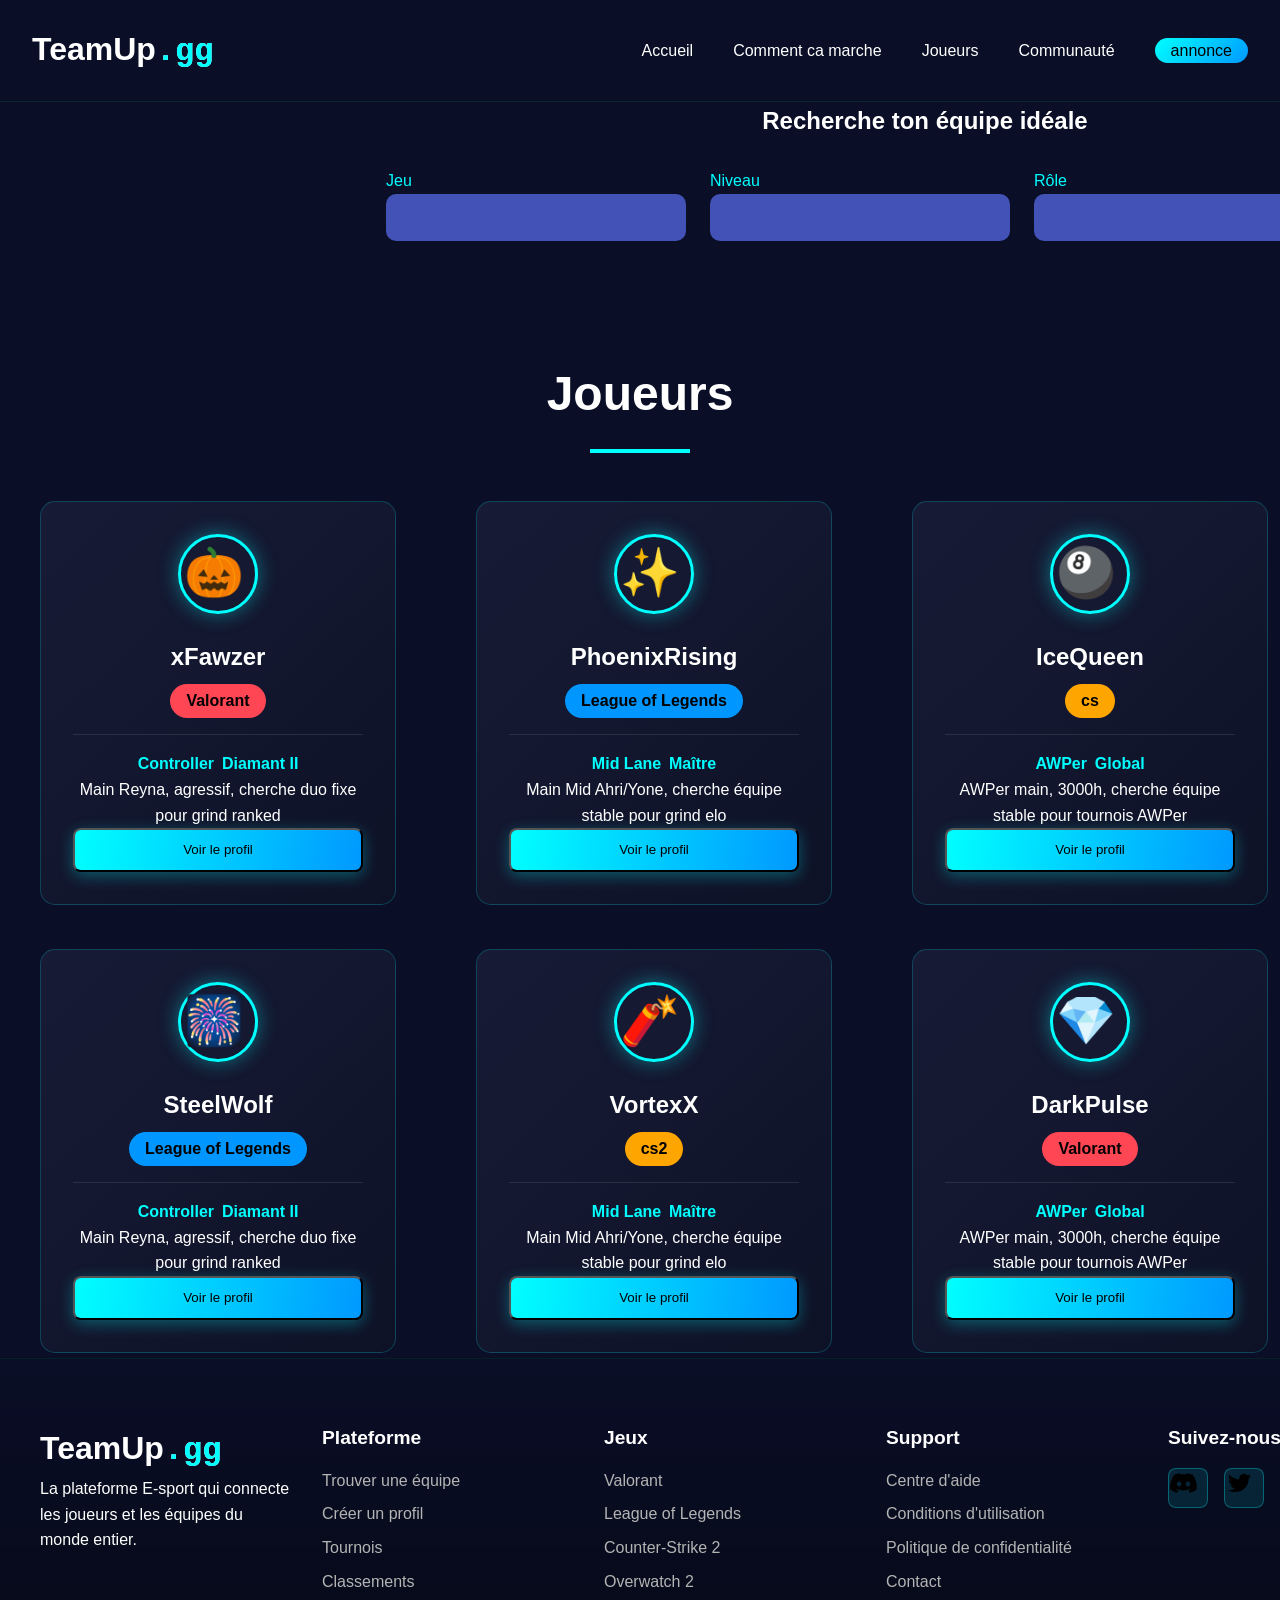
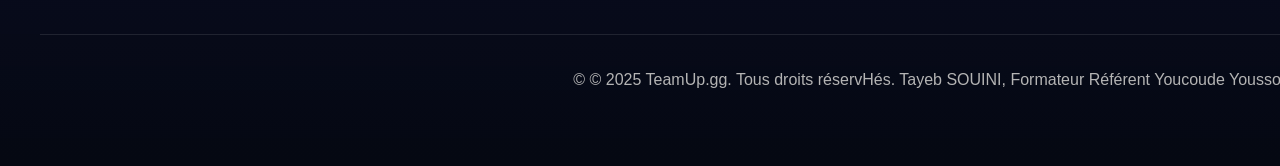
==== Joueurs.html @ c7fde17f "mv tous les fichiers a repo git" ====
<!DOCTYPE html>
<html lang="fr">

<head>
    <meta charset="UTF-8">
    <meta name="viewport" content="width=device-width, initial-scale=1.0">
    <meta name="description"
        content="E-Arena - Plateforme E-Sport pour tournois, équipes et actualités gaming compétitif">
    <meta name="keywords" content="esport, gaming, tournois, compétition, équipes">
    <link rel="stylesheet" href="style.css">
    <meta name="author" content="E-Arena">
    <title>E-Arena | Plateforme E-Sport - Tournois & Compétitions</title>0


</head>

<body>
    <!-- Header -->
    <header>
        <nav>
            <div class="logo">TeamUp<samp class="logo1">.gg</samp></div>
            <ul class="nav-links">
                <li><a href="index.html">Accueil</a></li>
                <li><a href="Comment.html">Comment ca marche</a></li>
                <li><a href="Joueurs.html">Joueurs</a></li>
                <li><a href="Communauté.html">Communauté</a></li>
                                <a href="annonce.html" class="Connexion" id="lol">annonce</a>

            </ul>
        </nav>
    </header>
   <!-- recherche -->
    <br><br>
    <br><br>
      <section class="Recherche">
        <div class="re-box">
            <H1>Recherche ton équipe idéale</H1>

            <div class="form-Recherche">

                <div>
                    <label for="name" style="color: #00FFFF;">Jeu</label><br>
                    <input id="name" name="name" type="text" />
                </div>
                <div>
                    <label for="name" style="color: #00FFFF;">Niveau</label><br>
                    <input id="name" name="niveau" type="text" />
                </div>
                <div>
                    <label for="name" style="color: #00FFFF;">Rôle</label><br>

                    <input id="name" name="role" type="text" />
                </div>

                <div><button href="Tournois.html" class="button-Rechercher">Rechercher</button></div>

            </div>
        </div>
    </section>
        <br><br>
        <br><br>
        <br><br>
         <!-- Joueurs -->
   <section id="equipes">
        <h2 class="section-title">Joueurs</h2>
        <div class="teams-grid">
            <!-- 1 -->
            <article class="team-card">
                <div class="team-logo">🎃</div>
                <h3 class="team-name">xFawzer</h3>
                <div><button href="Tournois.html" class="profil-Valorant">Valorant</button></div>
                <div class="team-stats">
                    <div class="stat">
                        <h4 style="color: #00FFFF;" >Controller<samp> </samp> Diamant II</h4>
                        <p class="">Main Reyna, agressif, cherche duo fixe pour grind ranked</p>
                        <span class="stat-label"> </span>
                        <div><button href="index.html" class="button-profil">Voir le profil</button></div>
                    </div>
                </div>
            </article>
            <!-- 2 -->
            <article class="team-card">
                <div class="team-logo">✨</div>
                <h3 class="team-name">PhoenixRising</h3>
                <div><button href="Tournois.html" class="profil-lol">League of Legends</button></div>
                <div class="team-stats">
                    <div class="stat">
                        <h4 style="color: #00FFFF;" >Mid Lane<samp> </samp> Maître</h4>
                        <p class="">Main Mid Ahri/Yone, cherche équipe stable pour grind elo</p>
                        <span class="stat-label"> </span>
                        <div><button href="Tournois.html" class="button-profil">Voir le profil</button></div>
                    </div>
                </div>
            </article>
            <!-- 3 -->
            <article class="team-card">
                <div class="team-logo">🎱</div>
                <h3 class="team-name">IceQueen</h3>
                <div><button href="Tournois.html" class="profil-cs2">cs</button></div>
                <div class="team-stats">
                    <div class="stat">
                        <h4 style="color: #00FFFF;" >AWPer<samp> </samp> Global</h4>
                        <p class="">AWPer main, 3000h, cherche équipe stable pour tournois AWPer</p>
                        <span class="stat-label"> </span>
                        <div><button href="Tournois.html" class="button-profil">Voir le profil</button></div>
                    </div>
                </div>
            </article>
            <!-- 4 -->
            <article class="team-card">
                <div class="team-logo">👑</div>
                <h3 class="team-name">NeonBlade</h3>
                <div><button href="Tournois.html" class="profil-Valorant">Valorant</button></div>
                <div class="team-stats">
                    <div class="stat">
                        <h4 style="color: #00FFFF;" >Controller<samp> </samp> Platine III</h4>
                        <p class="">Main Sage/Killjoy, bon teamplay, dispo soir pour scrims</p>
                        <span class="stat-label"> </span>
                        <div><button href="Tournois.html" class="button-profil">Voir le profil</button></div>
                    </div>
                </div>
            </article>
        </div>
    </section>
             <!-- Joueurs -->
   <section id="equipes">
        <h2 class=""><br></h2>
        <div class="teams-grid">
            <!-- 1 -->
            <article class="team-card">
                <div class="team-logo">🎆</div>
                <h3 class="team-name">SteelWolf</h3>
                <div><button href="Tournois.html" class="profil-lol">League of Legends</button></div>
                <div class="team-stats">
                    <div class="stat">
                        <h4 style="color: #00FFFF;" >Controller<samp> </samp> Diamant II</h4>
                        <p class="">Main Reyna, agressif, cherche duo fixe pour grind ranked</p>
                        <span class="stat-label"> </span>
                        <div><button href="Tournois.html" class="button-profil">Voir le profil</button></div>
                    </div>
                </div>
            </article>
            <!-- 2 -->
            <article class="team-card">
                <div class="team-logo">🧨</div>
                <h3 class="team-name">VortexX</h3>
                <div><button href="Tournois.html" class="profil-cs2">cs2</button></div>
                <div class="team-stats">
                    <div class="stat">
                        <h4 style="color: #00FFFF;" >Mid Lane<samp> </samp> Maître</h4>
                        <p class="">Main Mid Ahri/Yone, cherche équipe stable pour grind elo</p>
                        <span class="stat-label"> </span>
                        <div><button href="Tournois.html" class="button-profil">Voir le profil</button></div>
                    </div>
                </div>
            </article>
            <!-- 3 -->
            <article class="team-card">
                <div class="team-logo">💎</div>
                <h3 class="team-name">DarkPulse</h3>
                <div><button href="Tournois.html" class="profil-Valorant">Valorant</button></div>
                <div class="team-stats">
                    <div class="stat">
                        <h4 style="color: #00FFFF;" >AWPer<samp> </samp> Global</h4>
                        <p class="">AWPer main, 3000h, cherche équipe stable pour tournois AWPer</p>
                        <span class="stat-label"> </span>
                        <div><button href="Tournois.html" class="button-profil">Voir le profil</button></div>
                    </div>
                </div>
            </article>
            <!-- 4 -->
            <article class="team-card">
                <div class="team-logo">🥉</div>
                <h3 class="team-name">FrostByte</h3>
                <div><button href="Tournois.html" class="profil-lol">League of Legends</button></div>
                <div class="team-stats">
                    <div class="stat">
                        <h4 style="color: #00FFFF;" >Controller<samp> </samp> Platine III</h4>
                        <p class="">Main Sage/Killjoy, bon teamplay, dispo soir pour scrims</p>
                        <span class="stat-label"> </span>
                        <div><button href="Tournois.html" class="button-profil">Voir le profil</button></div>
                    </div>
                </div>
            </article>
        </div>
    </section>
    
            
    <footer id="contact">
        <div class="footer-content">
            <div class="footer-section">
                    <div class="logo">TeamUp<samp class="logo1">.gg</samp></div>
                <p>La plateforme E-sport qui connecte les joueurs et les équipes du monde entier.</p>
            </div>

            <div class="footer-section">
                <h4>Plateforme</h4>
                <ul>
                    <li><a href="Joueurs.html">Trouver une équipe</a></li>
                    <li><a href="#">Créer un profil</a></li>
                    <li><a href="#">Tournois</a></li>
                    <li><a href="Joueurs.html">Classements</a></li>
                </ul>
            </div>

            <div class="footer-section">
                <h4>Jeux</h4>
                <ul>
                    <li><a href="#">Valorant</a></li>
                    <li><a href="#">League of Legends</a></li>
                    <li><a href="#">Counter-Strike 2</a></li>
                    <li><a href="#">Overwatch 2</a></li>
                </ul>
            </div>
            <div class="footer-section">
                <h4>Support</h4>
                <ul>
                    <li><a href="#">Centre d'aide</a></li>
                    <li><a href="#">Conditions d'utilisation</a></li>
                    <li><a href="#">Politique de confidentialité</a></li>
                    <li><a href="#">Contact</a></li>
                </ul>
            </div>

            <div class="footer-section">
                <h4>Suivez-nous</h4>
                <div class="social-links">
                    <a href="#" class="social-link" aria-label="Facebook"><img src="img/discord.svg"  style="width: 75%; height: auto; "></a>
                    <a href="#" class="social-link" aria-label="Twitter"><img src="img/twitter.svg"  style="width: 75%; height: auto; "></a>
                    <a href="#" class="social-link" aria-label="Instagram"><img src="img/twitch.svg"  style="width: 75%; height: auto; "></a>
                    <a href="#" class="social-link" aria-label="Discord"><img src="img/youtube.svg"  style="width: 75%; height: auto; "></a>
                </div>
            </div>
        </div>

        <div class="footer-bottom">
            <p class="footer-p">&copy; © 2025 TeamUp.gg. Tous droits réservHés. Tayeb SOUINI, Formateur Référent Youcoude Youssoufia</p>
        </div>
    </footer>
</body>

</html>
---- style.css ----
* {
  margin: 0;
  padding: 0;
  box-sizing: border-box;
}

:root {
  --primary-color: #00FFFF;
  --secondary-color: #ff0080;
  --dark-bg: #0a0e27;
  --card-bg: #151932;
  --text-primary: #ffffff;
  --text-secondary: #b4b4b4;
  --gradient-1: linear-gradient(135deg, #667eea 0%, #764ba2 100%);
  --gradient-2: linear-gradient(135deg, #f093fb 0%, #f5576c 100%);
  --transition: all 0.3s cubic-bezier(0.4, 0, 0.2, 1);
}

body {
  font-family: "Segoe UI", Tahoma, Geneva, Verdana, sans-serif;
  background-color: #0A0E27;
  color: var(--text-primary);
  line-height: 1.6;
  overflow-x: hidden;
}

/* Header et Navigation */
header {
  position: fixed;
  top: 0;
  width: 100%;
  background: #0A0E27;
  backdrop-filter: blur(10px);
  z-index: 1000;
  border-bottom: 1px solid rgba(0, 255, 136, 0.1);
}

nav {
  max-width: 1400px;
  margin: 0 auto;
  padding: 1.5rem 2rem;
  display: flex;
  justify-content: space-between;
  align-items: center;
}

.logo {
  font-size: 2rem;
  font-weight: bold;
  background: #ffffff;
  -webkit-background-clip: text;
  -webkit-text-fill-color: transparent;
  background-clip: text;
}
.logo1{
  
 font-size: 2rem;
  font-weight: bold;
  background: #00FFFF;
  -webkit-background-clip: text;
  -webkit-text-fill-color: transparent;
  background-clip: text;
}
.Connexion{
  display: inline-block;
  padding: 0rem 1rem;
  background: linear-gradient(135deg, #00FFFF 0%, #0099FF 100%);
  color: #000;
  text-decoration: none;
  border-radius: 25px;
  font-weight: bold;
  font-size: 1rem;
  transition: var(--transition);
  animation: fadeInUp 1s ease-out 0.4s both;
  border: none;
  cursor: pointer;
  
  

}

.nav-links {
  display: flex;
  list-style: none;
  gap: 2.5rem;
}

.nav-links a {
  color: var(--text-primary);
  text-decoration: none;
  font-weight: 500;
  transition: var(--transition);
  position: relative;
}

.nav-links a::after {
  content: "";
  position: absolute;
  bottom: -5px;
  left: 0;
  width: 0;
  height: 2px;
  background: var(--primary-color);
  transition: var(--transition);
}

.nav-links a:hover::after {
  width: 100%;
}

.nav-links a:hover {
  color: var(--primary-color);
}

/* Section Hero */
.hero {
  padding: 10px;
  margin-top: 0rem; 
  margin-bottom: 0rem;
  min-height: 50rem;
  margin-bottom: 2rem;
  display:flex ;
  align-items: center;
  justify-content: center;
  position: relative;
  overflow: hidden;
  background: linear-gradient(-90deg, #3E1056 0%, #151F3F 100%);
}

@keyframes pulse {
  0%,
  100% {
    transform: scale(1);
    opacity: 0.5;
  }
  50% {
    transform: scale(1.1);
    opacity: 0.8;
  }
}

.hero-content {
  max-width: 800px;
  
  padding: 2rem;
  text-align: center;
  z-index: 1;
}

.hero h1 {
  font-size: 4rem;
  margin-bottom: 1.5rem;
  background: linear-gradient(135deg, #FFFFFF 0%, #00FFFF 100%);
  -webkit-background-clip: text;
  -webkit-text-fill-color: transparent;
  background-clip: text;
  animation: fadeInUp 1s ease-out;
}
.button-Connexion{
  display: inline-block;
  padding: 1.5rem 2rem;
  background: linear-gradient(135deg, #00FFFF 0%, #0099FF 100%);
  color: #000000;
  text-decoration: none;
  border-radius: 25px;
  font-weight: bold;
  font-size: 1rem;
  transition: var(--transition);
  animation: fadeInUp 1s ease-out 0.4s both;
  border: none;
  cursor: pointer;
}
.button-Connexion1{
  display: inline-block;
  padding: 1.5rem 2rem;
  color: #00FFFF;
  border-radius:25px;
  background-color: transparent;
  font-weight: bold;
  font-size: 1rem;
  transition: var(--transition);
  animation: fadeInUp 1s ease-out 0.4s both;
  border: 1rem;
  cursor: pointer;
  text-decoration: none;
  border: 2px solid #00CCCC;
}
.button-Rechercher{
  /* Button */

/* Auto layout */
display: flex;
flex-direction: column;
justify-content: center;
align-items: center;
padding: 14px 81.73px 15px 81.72px;

width: 252.45px;
height: 48px;

background: linear-gradient(100.36deg, #00FFFF 0%, #0099FF 100%);
box-shadow: 0px 4px 15px rgba(0, 255, 255, 0.3);
border-radius: 8px;

/* Inside auto layout */
flex: none;
order: 3;
flex-grow: 0;

}
.button-profil{
padding: 12px 24px 13px;
width: 290px;
height: 44px;
left: 25px;
right: 25px;
top: 317.89px;
background: linear-gradient(97.59deg, #00FFFF 0%, #0099FF 100%);
box-shadow: 0px 4px 15px rgba(0, 255, 255, 0.3);
border-radius: 8px;
}

.section-accueil {
  display: inline-block;
  padding: 5rem 35rem;
  background: var(--gradient-1);
  color: white;
  text-decoration: none;
  border-radius: 10px;
  font-weight: bold;
  font-size: 1.5rem;
  padding: 5rem;
  
}
.Recherche{
  width: 1850px;
  height: 100px;
  display: flex;
  justify-content: space-around;
  align-items: center;
  flex-direction: column;
}
.form-Recherche{
  /* Form */

/* Auto layout */
display: flex;
flex-direction: row;
align-items: flex-end;
padding: 0px;
gap: 24px;

width: 1078px;
height: 80.05px;


/* Inside auto layout */
flex: none;
order: 1;
align-self: stretch;
flex-grow: 0;

}
.re-box{
  
  display: flex;
  justify-content: space-between;
  gap: 20px ;
  align-items: center;
  flex-direction: column;

}
.re-box h1{
  padding: 0 10px;
}
#name, #Email,#prenom{
  width: 300px;
  padding: 1rem;
  border-radius: 10px;
  border: 1px solid var(--outline);
  background: #4352b6;
  color: var(--text);
}

@keyframes fadeInUp {
  from {
    opacity: 0;
    transform: translateY(30px);
  }
  to {
    opacity: 1;
    transform: translateY(0);
  }
}

.hero p {
  font-size: 1.5rem;
  color: var(--text-secondary);
  margin-bottom: 2.5rem;
  animation: fadeInUp 1s ease-out 0.2s both;
}

.cta-button {
  display: inline-block;
  padding: 1rem 3rem;
  background: var(--gradient-1);
  color: white;
  text-decoration: none;
  border-radius: 50px;
  font-weight: bold;
  font-size: 1.1rem;
  transition: var(--transition);
  animation: fadeInUp 1s ease-out 0.4s both;
  border: none;
  cursor: pointer;
}

.cta-button:hover {
  transform: translateY(-3px);
  box-shadow: 0 10px 30px rgba(102, 126, 234, 0.4);
}

/* Section Container */
section {
  

}

.section-title {
  font-size: 3rem;
  text-align: center;
  margin-bottom: 3rem;
  position: relative;
}

.section-title::after {
  content: "";
  display: block;
  width: 100px;
  height: 4px;
  background: var(--primary-color);
  margin: 1rem auto 0;
}

/* Grille de Tournois */
.tournaments-grid {
  display: grid;
  grid-template-columns: repeat(auto-fit, minmax(350px, 1fr));
  gap: 2rem;
}

.tournament-card {
  background: var(--card-bg);
  border-radius: 15px;
  overflow: hidden;
  transition: var(--transition);
  border: 1px solid rgba(0, 255, 136, 0.1);
}

.tournament-card:hover {
  transform: translateY(-10px);
  box-shadow: 0 15px 40px rgba(0, 255, 136, 0.2);
  border-color: var(--primary-color);
}

.tournament-image {
  width: 100%;
  height: 200px;
  background: var(--gradient-1);
  display: flex;
  align-items: center;
  justify-content: center;
  font-size: 3rem;
  color: white;
}

.tournament-content {
  padding: 1.5rem;
}

.tournament-card h3 {
  font-size: 1.5rem;
  margin-bottom: 0.5rem;
  color: var(--primary-color);
}

.tournament-meta {
  display: flex;
  gap: 1rem;
  margin: 1rem 0;
  flex-wrap: wrap;
}

.meta-item {
  display: flex;
  align-items: center;
  gap: 0.5rem;
  color: var(--text-secondary);
  font-size: 0.9rem;
}

.tournament-card p {
  color: var(--text-secondary);
  margin-bottom: 1rem;
}

.prize-pool {
  background: var(--gradient-2);
  padding: 0.5rem 1rem;
  border-radius: 25px;
  display: inline-block;
  font-weight: bold;
  margin-top: 1rem;
}

/* Équipes */
.teams-grid {
  display: grid;
  grid-template-columns: repeat(auto-fit, );
  gap: 5rem;
  display: flex;
  margin-right: 40px;
  margin-left: 40px;
  padding-bottom: 5px;
}

.team-card {
  background: linear-gradient(136.5deg, rgba(26, 31, 58, 0.8) 0%, rgba(15, 20, 40, 0.8) 100%);
  padding: 2rem;
  border-radius: 15px;
  text-align: center;
  transition: var(--transition);
  border: 1px solid rgba(0, 255, 255, 0.2);
}

.team-card:hover {
  transform: scale(1.05);
  border-color: var(--secondary-color);
}

.team-logo {
  width: 120x;
  height: 120px;
 background: linear-gradient(0deg, #2E2458 0%, #2E2458 0%);
  border-radius: 50%;
  margin: 0 auto 1.5rem;
  display: flex;
  align-items: center;
  justify-content: center;
  font-size: 3rem;
  font-weight: bold;
  /* Overlay+Border+Shadow */

box-sizing: border-box;

/* Auto layout */
display: flex;
flex-direction: column;
justify-content: center;
align-items: flex-start;
padding: 3px;

width: 80px;
height: 80px;

background: rgba(255, 255, 255, 0.002);
border: 3px solid #00FFFF;
box-shadow: 0px 0px 20px rgba(0, 255, 255, 0.4);
border-radius: 40px;

/* Inside auto layout */
flex: none;
order: 0;
flex-grow: 0;
z-index: 0;

}
.team-logo-1 {
  width: 120x;
  height: 120px;
 background: linear-gradient(0deg, #2E2458 0%, #2E2458 0%);
  border-radius: 50%;
  margin: 0 auto 1.5rem;
  display: flex;
  align-items: center;
  justify-content: center;
  font-size: 3rem;
  font-weight: bold;
  /* Overlay+Border+Shadow */

box-sizing: border-box;

/* Auto layout */
display: flex;
flex-direction: column;
justify-content: center;

padding: 5px;

width: 80px;
height: 80px;



/* Inside auto layout */
flex: none;
order: 0;
flex-grow: 0;
z-index: 0;

}

.team-name {
  font-size: 1.5rem;
  margin-bottom: 0.5rem;
  
}

.team-rank {
  color: #8D8D8D;
  font-weight: bold;
  margin-bottom: 1rem;
}

.team-stats {
  display: flex;
  justify-content: space-around;
  margin-top: 1rem;
  padding-top: 1rem;
  border-top: 1px solid rgba(255, 255, 255, 0.1);
}

.stat {
  text-align: center;
}

.stat-value {
  display: block;
  font-size: 1.5rem;
  font-weight: bold;
  color: var(--primary-color);
}

.stat-label {
  font-size: 0.8rem;
  color: var(--text-secondary);
}

/* Actualités */
.news-grid {
  display: grid;
  grid-template-columns: repeat(auto-fit, minmax(300px, 1fr));
  gap: 2rem;
}

.news-card {
  background: var(--card-bg);
  border-radius: 15px;
  overflow: hidden;
  transition: var(--transition);
  border: 1px solid rgba(0, 255, 136, 0.1);
}

.news-card:hover {
  transform: translateY(-5px);
  box-shadow: 0 10px 30px rgba(255, 0, 128, 0.2);
}

.news-image {
  width: 100%;
  height: 180px;
background: linear-gradient(123.83deg, rgba(26, 31, 58, 0.6) 0%, rgba(15, 20, 40, 0.6) 100%);  display: flex;
  align-items: center;
  justify-content: center;
  font-size: 2.5rem;
  
}

.news-content {
  padding: 1.5rem;
}

.news-date {
  color: var(--primary-color);
  font-size: 0.9rem;
  margin-bottom: 0.5rem;
}

.news-card h3 {
  font-size: 1rem;
  margin-bottom: 0.5rem;
  /* Container */

/* Auto layout */
display: flex;
flex-direction: column;
align-items: center;
padding: 0px;
width: 340px;
height: 29px;
color: #B0B0B0;
}
.news-card h1 {
font-size: 90.0px;
background: linear-gradient(111.01deg, #00FFFF 0%, #FF00FF 100%);
-webkit-background-clip: text;
-webkit-text-fill-color: transparent;
background-clip: text;

}

.news-card p {
  color: var(--text-secondary);
  margin-bottom: 1rem;
}
.news-card{
  /* Background+Border */

box-sizing: border-box;

/* Auto layout */
display: flex;
flex-direction: column;
align-items: flex-start;
padding: 32px 33px 33.01px;
gap: 7.99px;

width: 450px;
height: 60%;

background: linear-gradient(123.83deg, rgba(26, 31, 58, 0.6) 0%, rgba(15, 20, 40, 0.6) 100%);
border: 1px solid rgba(0, 255, 255, 0.2);
border-radius: 16px;
}


.read-more {
  color: var(--secondary-color);
  text-decoration: none;
  font-weight: bold;
  display: inline-flex;
  align-items: center;
  gap: 0.5rem;
  transition: var(--transition);
}

.read-more:hover {
  gap: 1rem;
}

/* Footer */
footer {
 /* Footer */

box-sizing: border-box;

/* Auto layout */
display: flex;
flex-direction: column;
align-items: flex-start;
padding: 64px 40px 32px;


height: 408.4px;


background: linear-gradient(180deg, rgba(10, 14, 39, 0.8) 0%, #050812 100%);
border-top: 1px solid rgba(0, 255, 255, 0.1);

}

.footer-content {
  max-width: 1400px;
  margin: 0 auto;
  display: grid;
  grid-template-columns: repeat(auto-fit, minmax(250px, 1fr));
  gap: 2rem;
}

.footer-section h4 {
display: flex;
flex-direction: column;
align-items: flex-start;
padding: 0px;
width: 254px;
height: 29px;
flex: none;
order: 0;
align-self: stretch;
flex-grow: 0;
margin-bottom: 1rem;
font-size: 1.2rem;
}

.footer-section ul {
  list-style: none;
}

.footer-section a {
  color: var(--text-secondary);
  text-decoration: none;
  display: block;
  margin-bottom: 0.5rem;
  transition: var(--transition);
}

.footer-section a:hover {
  color: var(--primary-color);
  padding-left: 5px;
}

.social-links {
  display: flex;
  gap: 1rem;
  margin-top: 1rem;
}

.social-link {
  width: 40px;
  height: 40px;
  background: rgba(0, 255, 255, 0.1);
  border: 1px solid rgba(0, 255, 255, 0.3);
  border-radius: 8px;
  display: flex;
  align-items: center;
  justify-content: center;
  color: white;
  text-decoration: none;
  transition: var(--transition);
}

.social-link:hover {
  transform: scale(1.1);
}

.footer-bottom {
  text-align: center;
  margin-top: 2rem;
  padding-top: 2rem;
  border-top: 1px solid rgba(255, 255, 255, 0.1);
  color: var(--text-secondary);
}

/* Responsive */
@media (max-width: 768px) {
  .hero h1 {
    font-size: 2.5rem;
  }

  .hero p {
    font-size: 1.2rem;
  }

  .nav-links {
    gap: 1rem;
    flex-wrap: wrap;
    justify-content: center;
  }

  .section-title {
    font-size: 2rem;
  }

  
 
  .news-grid {
    grid-template-columns: 1fr;
    
    
  }
  form {
    display: grid;
    gap: 0.75rem;
  }
  label {
    font-weight: 700;
  }
  input {
    width: 100%;
    padding: 0.75rem;
    border-radius: 10px;
    border: 1px solid var(--outline);
    background: #0f1522;
    color: var(--text);
  }
  .primar {
    background: linear-gradient(135deg, var(--brand) 0%, var(--brand-2) 100%);
    color: #c91414;
    border: 0;
    font-weight: 800;
  }
}

.contact-form {
  form {
    display: grid;
    gap: 0.75rem;
    
    
  }
  label {
    font-weight: 700;
  }
  input {
    width: 100%;
    padding: 0.75rem;
    border-radius: 10px;
    border: 1px solid var(--outline);
    background: #b9c0d1;
    color: var(--text);
  }
  .primar {
    background: linear-gradient(135deg, var(--brand) 0%, var(--brand-2) 100%);
    color: #c91414;
    border: 0;
    font-weight: 800;
    
  }
  button{
    background-color: rgb(22, 197, 136);
    padding: 0.75rem;
    border-radius: 1rem;
    color: #cc0b92;
  }
}
.lol{
    display: flex;
    display: flex;
    
    
}
.input1{
    width: 100%;
    padding: 1rem;
    border-radius: 10px;
    border: 1px solid var(--outline);
    background: #e00202;
    color: var(--text);
}
.footer-p{
  
display: flex;
flex-direction: column;
align-items: center;
padding: 0px;
width: 1800px;
height: 26px;
flex: none;
order: 0;
align-self: stretch;
flex-grow: 0;

}
.Comment-2{
  /* Comment ça marche ? */

width: 428px;
height: 64px;

font-family: 'Inter';
font-style: normal;
font-weight: 700;
font-size: 39.2px;
line-height: 64px;
/* identical to box height, or 163% */
display: flex;
align-items: center;
text-align: center;

color: #FFFFFF;


/* Inside auto layout */
flex: none;
order: 0;
flex-grow: 0;


}
.Comment-1{
  /* Heading 2 */

/* Auto layout */
display: flex;
flex-direction: column;
align-items: center;
padding: 0px;
gap: 16px;

width: 1970px;
height: 84px;


/* Inside auto layout */
flex: none;
order: 0;
align-self: stretch;
flex-grow: 0;
z-index: 1;

}
.profil-Valorant{
  isplay: inline-block;
  padding: 0.5rem 1rem;
  background: linear-gradient(135deg, #FF4655 0%, #FF4655 100%);
  color: #000000;
  text-decoration: none;
  border-radius: 25px;
  font-weight: bold;
  font-size: 1rem;
  transition: var(--transition);
  animation: fadeInUp 1s ease-out 0.4s both;
  border: none;
  cursor: pointer;
}
.profil-cs2{
  isplay: inline-block;
  padding: 0.5rem 1rem;
  background: linear-gradient(135deg, #FFA500 0%, #FFA500 100%);
  color: #000000;
  text-decoration: none;
  border-radius: 25px;
  font-weight: bold;
  font-size: 1rem;
  transition: var(--transition);
  animation: fadeInUp 1s ease-out 0.4s both;
  border: none;
  cursor: pointer;
}
.profil-lol{
  isplay: inline-block;
  padding: 0.5rem 1rem;
  background: linear-gradient(135deg, #0096FF 0%, #0096FF 100%);
  color: #000000;
  text-decoration: none;
  border-radius: 25px;
  font-weight: bold;
  font-size: 1rem;
  transition: var(--transition);
  animation: fadeInUp 1s ease-out 0.4s both;
  border: none;
  cursor: pointer;
}
.disent-nous{
  /* Background+Border */

box-sizing: border-box;

/* Auto layout */
display: flex;
flex-direction: column;
align-items: flex-start;
padding: 31.8px 33px 61.8px;
gap: 24px;

width: 365.33px;
height: 257.2px;

background: linear-gradient(125.15deg, rgba(26, 31, 58, 0.6) 0%, rgba(15, 20, 40, 0.6) 100%);
border: 1px solid rgba(0, 255, 255, 0.2);
border-radius: 16px;

/* Inside auto layout */
flex: none;
order: 0;
align-self: stretch;
flex-grow: 0;

}
#lol{
  color: #000;
}
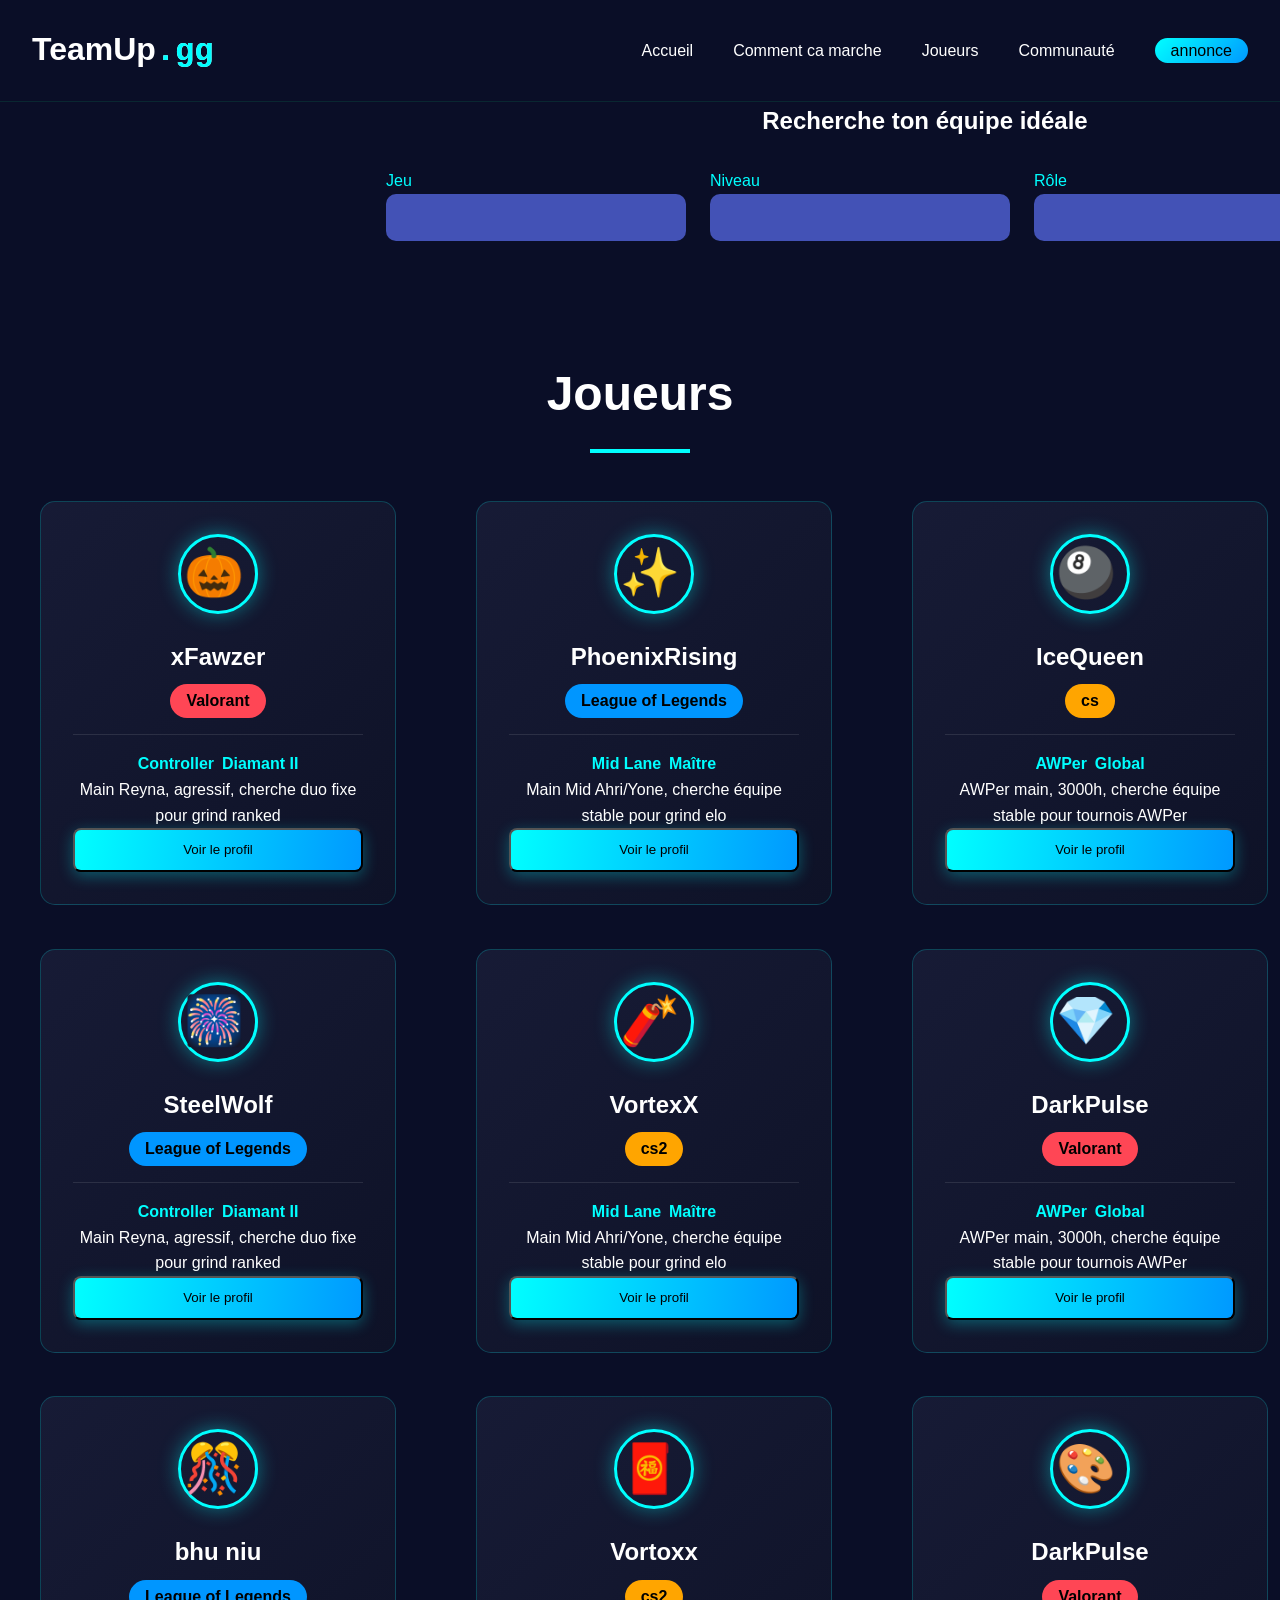
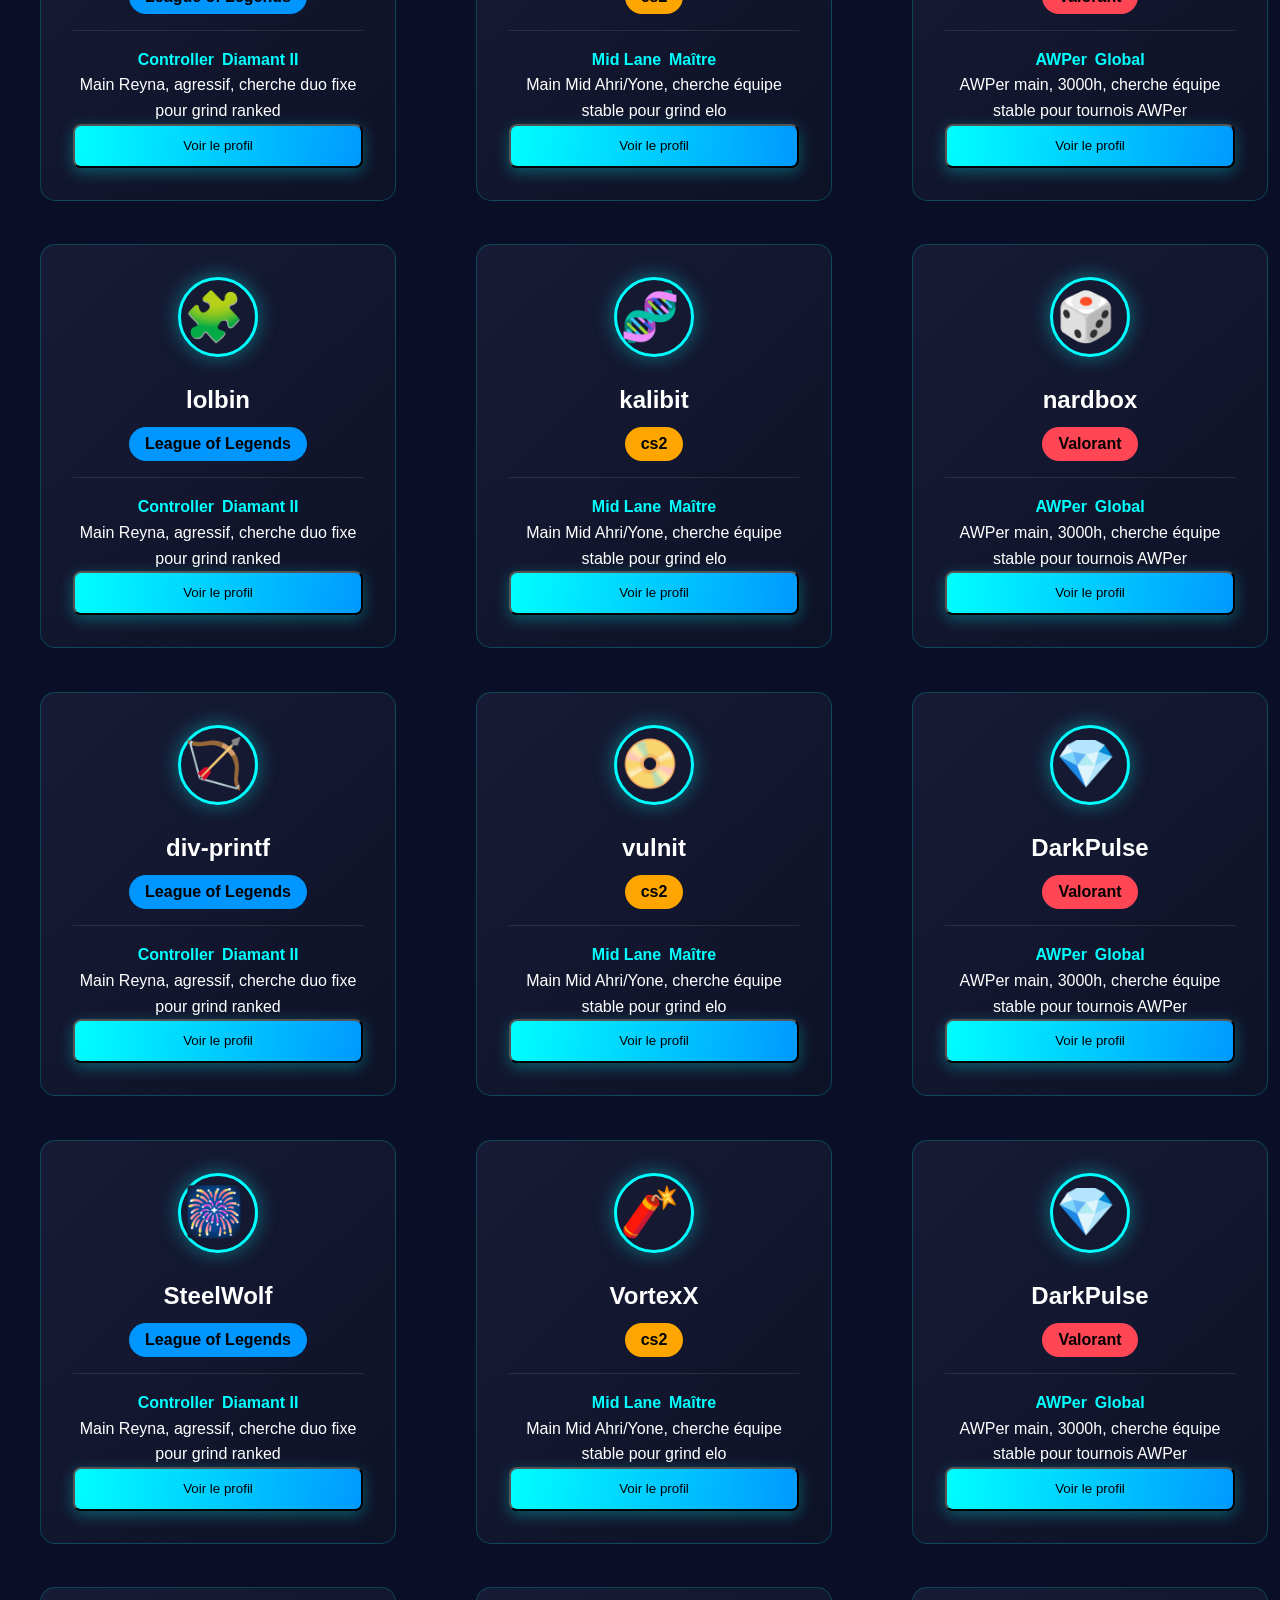
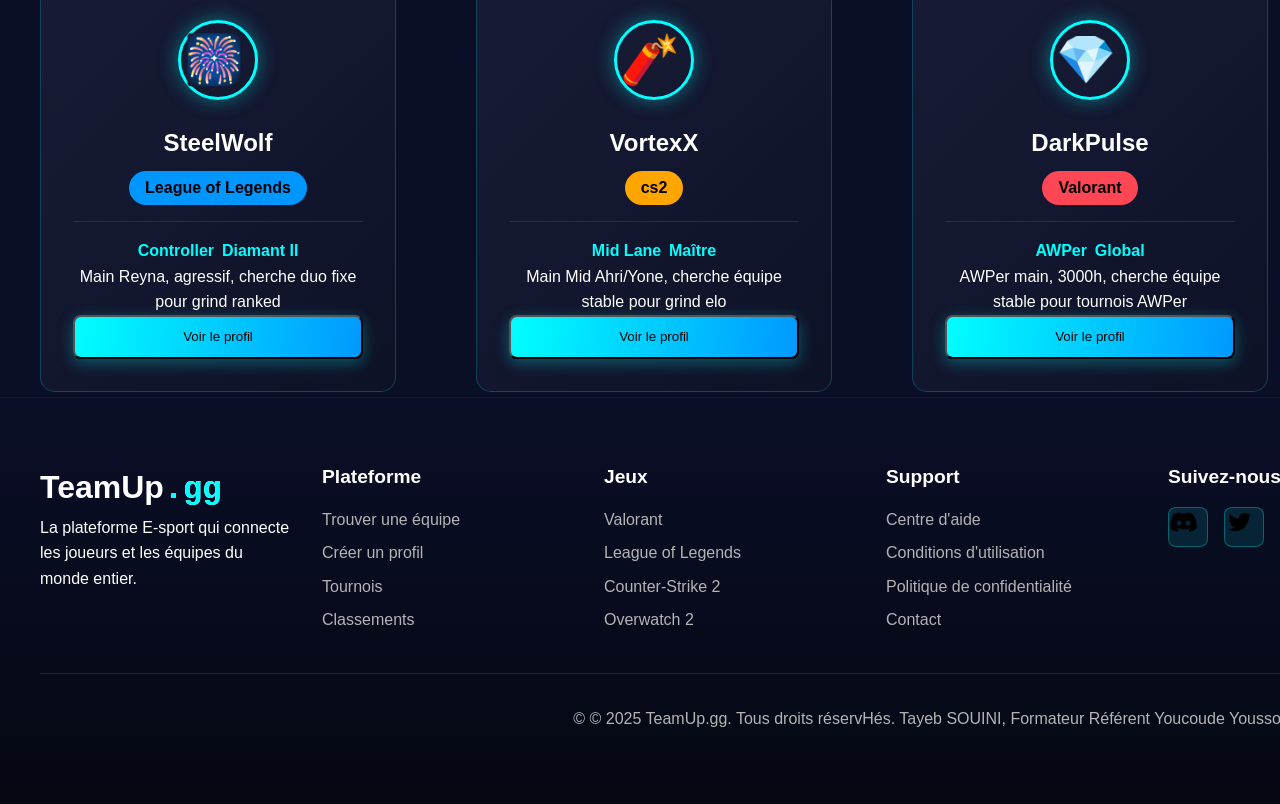
==== commit 41ce5c96: "mv tous les fichiers a repo git" ====
--- a/Joueurs.html
+++ b/Joueurs.html
@@ -21,10 +21,10 @@
             <div class="logo">TeamUp<samp class="logo1">.gg</samp></div>
             <ul class="nav-links">
                 <li><a href="index.html">Accueil</a></li>
-                <li><a href="Comment.html">Comment ca marche</a></li>
+                <li><a href="#">Comment ca marche</a></li>
                 <li><a href="Joueurs.html">Joueurs</a></li>
-                <li><a href="Communauté.html">Communauté</a></li>
-                                <a href="annonce.html" class="Connexion" id="lol">annonce</a>
+                <li><a href="#">Communauté</a></li>
+                <a href="annonce.html" class="Connexion" id="lol">annonce</a>
 
             </ul>
         </nav>
@@ -184,8 +184,318 @@
             </article>
         </div>
     </section>
-    
-            
+     <!-- Joueurs 2-->
+                  
+   <section id="equipes">
+        <h2 class=""><br></h2>
+        <div class="teams-grid">
+            <!-- 1 -->
+            <article class="team-card">
+                <div class="team-logo">🎊</div>
+                <h3 class="team-name">bhu niu</h3>
+                <div><button href="Tournois.html" class="profil-lol">League of Legends</button></div>
+                <div class="team-stats">
+                    <div class="stat">
+                        <h4 style="color: #00FFFF;" >Controller<samp> </samp> Diamant II</h4>
+                        <p class="">Main Reyna, agressif, cherche duo fixe pour grind ranked</p>
+                        <span class="stat-label"> </span>
+                        <div><button href="Tournois.html" class="button-profil">Voir le profil</button></div>
+                    </div>
+                </div>
+            </article>
+            <!-- 2 -->
+            <article class="team-card">
+                <div class="team-logo">🧧</div>
+                <h3 class="team-name">Vortoxx</h3>
+                <div><button href="Tournois.html" class="profil-cs2">cs2</button></div>
+                <div class="team-stats">
+                    <div class="stat">
+                        <h4 style="color: #00FFFF;" >Mid Lane<samp> </samp> Maître</h4>
+                        <p class="">Main Mid Ahri/Yone, cherche équipe stable pour grind elo</p>
+                        <span class="stat-label"> </span>
+                        <div><button href="Tournois.html" class="button-profil">Voir le profil</button></div>
+                    </div>
+                </div>
+            </article>
+            <!-- 3 -->
+            <article class="team-card">
+                <div class="team-logo">🎨</div>
+                <h3 class="team-name">DarkPulse</h3>
+                <div><button href="Tournois.html" class="profil-Valorant">Valorant</button></div>
+                <div class="team-stats">
+                    <div class="stat">
+                        <h4 style="color: #00FFFF;" >AWPer<samp> </samp> Global</h4>
+                        <p class="">AWPer main, 3000h, cherche équipe stable pour tournois AWPer</p>
+                        <span class="stat-label"> </span>
+                        <div><button href="Tournois.html" class="button-profil">Voir le profil</button></div>
+                    </div>
+                </div>
+            </article>
+            <!-- 4 -->
+            <article class="team-card">
+                <div class="team-logo">🔔</div>
+                <h3 class="team-name">nitrovir</h3>
+                <div><button href="Tournois.html" class="profil-lol">League of Legends</button></div>
+                <div class="team-stats">
+                    <div class="stat">
+                        <h4 style="color: #00FFFF;" >Controller<samp> </samp> Platine III</h4>
+                        <p class="">Main Sage/Killjoy, bon teamplay, dispo soir pour scrims</p>
+                        <span class="stat-label"> </span>
+                        <div><button href="Tournois.html" class="button-profil">Voir le profil</button></div>
+                    </div>
+                </div>
+            </article>
+        </div>
+    </section>
+                 <!-- Joueurs 3-->
+   <section id="equipes">
+        <h2 class=""><br></h2>
+        <div class="teams-grid">
+            <!-- 1 -->
+            <article class="team-card">
+                <div class="team-logo">🧩</div>
+                <h3 class="team-name">lolbin</h3>
+                <div><button href="Tournois.html" class="profil-lol">League of Legends</button></div>
+                <div class="team-stats">
+                    <div class="stat">
+                        <h4 style="color: #00FFFF;" >Controller<samp> </samp> Diamant II</h4>
+                        <p class="">Main Reyna, agressif, cherche duo fixe pour grind ranked</p>
+                        <span class="stat-label"> </span>
+                        <div><button href="Tournois.html" class="button-profil">Voir le profil</button></div>
+                    </div>
+                </div>
+            </article>
+            <!-- 2 -->
+            <article class="team-card">
+                <div class="team-logo">🧬</div>
+                <h3 class="team-name">kalibit</h3>
+                <div><button href="Tournois.html" class="profil-cs2">cs2</button></div>
+                <div class="team-stats">
+                    <div class="stat">
+                        <h4 style="color: #00FFFF;" >Mid Lane<samp> </samp> Maître</h4>
+                        <p class="">Main Mid Ahri/Yone, cherche équipe stable pour grind elo</p>
+                        <span class="stat-label"> </span>
+                        <div><button href="Tournois.html" class="button-profil">Voir le profil</button></div>
+                    </div>
+                </div>
+            </article>
+            <!-- 3 -->
+            <article class="team-card">
+                <div class="team-logo">🎲</div>
+                <h3 class="team-name">nardbox</h3>
+                <div><button href="Tournois.html" class="profil-Valorant">Valorant</button></div>
+                <div class="team-stats">
+                    <div class="stat">
+                        <h4 style="color: #00FFFF;" >AWPer<samp> </samp> Global</h4>
+                        <p class="">AWPer main, 3000h, cherche équipe stable pour tournois AWPer</p>
+                        <span class="stat-label"> </span>
+                        <div><button href="Tournois.html" class="button-profil">Voir le profil</button></div>
+                    </div>
+                </div>
+            </article>
+            <!-- 4 -->
+            <article class="team-card">
+                <div class="team-logo">🥎</div>
+                <h3 class="team-name">Fotbol-rf</h3>
+                <div><button href="Tournois.html" class="profil-lol">League of Legends</button></div>
+                <div class="team-stats">
+                    <div class="stat">
+                        <h4 style="color: #00FFFF;" >Controller<samp> </samp> Platine III</h4>
+                        <p class="">Main Sage/Killjoy, bon teamplay, dispo soir pour scrims</p>
+                        <span class="stat-label"> </span>
+                        <div><button href="Tournois.html" class="button-profil">Voir le profil</button></div>
+                    </div>
+                </div>
+            </article>
+        </div>
+    </section>
+                 <!-- Joueurs 4 -->
+   <section id="equipes">
+        <h2 class=""><br></h2>
+        <div class="teams-grid">
+            <!-- 1 -->
+            <article class="team-card">
+                <div class="team-logo">🏹</div>
+                <h3 class="team-name">div-printf</h3>
+                <div><button href="Tournois.html" class="profil-lol">League of Legends</button></div>
+                <div class="team-stats">
+                    <div class="stat">
+                        <h4 style="color: #00FFFF;" >Controller<samp> </samp> Diamant II</h4>
+                        <p class="">Main Reyna, agressif, cherche duo fixe pour grind ranked</p>
+                        <span class="stat-label"> </span>
+                        <div><button href="Tournois.html" class="button-profil">Voir le profil</button></div>
+                    </div>
+                </div>
+            </article>
+            <!-- 2 -->
+            <article class="team-card">
+                <div class="team-logo">📀</div>
+                <h3 class="team-name">vulnit</h3>
+                <div><button href="Tournois.html" class="profil-cs2">cs2</button></div>
+                <div class="team-stats">
+                    <div class="stat">
+                        <h4 style="color: #00FFFF;" >Mid Lane<samp> </samp> Maître</h4>
+                        <p class="">Main Mid Ahri/Yone, cherche équipe stable pour grind elo</p>
+                        <span class="stat-label"> </span>
+                        <div><button href="Tournois.html" class="button-profil">Voir le profil</button></div>
+                    </div>
+                </div>
+            </article>
+            <!-- 3 -->
+            <article class="team-card">
+                <div class="team-logo">💎</div>
+                <h3 class="team-name">DarkPulse</h3>
+                <div><button href="Tournois.html" class="profil-Valorant">Valorant</button></div>
+                <div class="team-stats">
+                    <div class="stat">
+                        <h4 style="color: #00FFFF;" >AWPer<samp> </samp> Global</h4>
+                        <p class="">AWPer main, 3000h, cherche équipe stable pour tournois AWPer</p>
+                        <span class="stat-label"> </span>
+                        <div><button href="Tournois.html" class="button-profil">Voir le profil</button></div>
+                    </div>
+                </div>
+            </article>
+            <!-- 4 -->
+            <article class="team-card">
+                <div class="team-logo">🥉</div>
+                <h3 class="team-name">FrostByte</h3>
+                <div><button href="Tournois.html" class="profil-lol">League of Legends</button></div>
+                <div class="team-stats">
+                    <div class="stat">
+                        <h4 style="color: #00FFFF;" >Controller<samp> </samp> Platine III</h4>
+                        <p class="">Main Sage/Killjoy, bon teamplay, dispo soir pour scrims</p>
+                        <span class="stat-label"> </span>
+                        <div><button href="Tournois.html" class="button-profil">Voir le profil</button></div>
+                    </div>
+                </div>
+            </article>
+        </div>
+    </section>
+                 <!-- Joueurs -->
+   <section id="equipes">
+        <h2 class=""><br></h2>
+        <div class="teams-grid">
+            <!-- 1 -->
+            <article class="team-card">
+                <div class="team-logo">🎆</div>
+                <h3 class="team-name">SteelWolf</h3>
+                <div><button href="Tournois.html" class="profil-lol">League of Legends</button></div>
+                <div class="team-stats">
+                    <div class="stat">
+                        <h4 style="color: #00FFFF;" >Controller<samp> </samp> Diamant II</h4>
+                        <p class="">Main Reyna, agressif, cherche duo fixe pour grind ranked</p>
+                        <span class="stat-label"> </span>
+                        <div><button href="Tournois.html" class="button-profil">Voir le profil</button></div>
+                    </div>
+                </div>
+            </article>
+            <!-- 2 -->
+            <article class="team-card">
+                <div class="team-logo">🧨</div>
+                <h3 class="team-name">VortexX</h3>
+                <div><button href="Tournois.html" class="profil-cs2">cs2</button></div>
+                <div class="team-stats">
+                    <div class="stat">
+                        <h4 style="color: #00FFFF;" >Mid Lane<samp> </samp> Maître</h4>
+                        <p class="">Main Mid Ahri/Yone, cherche équipe stable pour grind elo</p>
+                        <span class="stat-label"> </span>
+                        <div><button href="Tournois.html" class="button-profil">Voir le profil</button></div>
+                    </div>
+                </div>
+            </article>
+            <!-- 3 -->
+            <article class="team-card">
+                <div class="team-logo">💎</div>
+                <h3 class="team-name">DarkPulse</h3>
+                <div><button href="Tournois.html" class="profil-Valorant">Valorant</button></div>
+                <div class="team-stats">
+                    <div class="stat">
+                        <h4 style="color: #00FFFF;" >AWPer<samp> </samp> Global</h4>
+                        <p class="">AWPer main, 3000h, cherche équipe stable pour tournois AWPer</p>
+                        <span class="stat-label"> </span>
+                        <div><button href="Tournois.html" class="button-profil">Voir le profil</button></div>
+                    </div>
+                </div>
+            </article>
+            <!-- 4 -->
+            <article class="team-card">
+                <div class="team-logo">🥉</div>
+                <h3 class="team-name">FrostByte</h3>
+                <div><button href="Tournois.html" class="profil-lol">League of Legends</button></div>
+                <div class="team-stats">
+                    <div class="stat">
+                        <h4 style="color: #00FFFF;" >Controller<samp> </samp> Platine III</h4>
+                        <p class="">Main Sage/Killjoy, bon teamplay, dispo soir pour scrims</p>
+                        <span class="stat-label"> </span>
+                        <div><button href="Tournois.html" class="button-profil">Voir le profil</button></div>
+                    </div>
+                </div>
+            </article>
+        </div>
+    </section>
+                 <!-- Joueurs -->
+   <section id="equipes">
+        <h2 class=""><br></h2>
+        <div class="teams-grid">
+            <!-- 1 -->
+            <article class="team-card">
+                <div class="team-logo">🎆</div>
+                <h3 class="team-name">SteelWolf</h3>
+                <div><button href="Tournois.html" class="profil-lol">League of Legends</button></div>
+                <div class="team-stats">
+                    <div class="stat">
+                        <h4 style="color: #00FFFF;" >Controller<samp> </samp> Diamant II</h4>
+                        <p class="">Main Reyna, agressif, cherche duo fixe pour grind ranked</p>
+                        <span class="stat-label"> </span>
+                        <div><button href="Tournois.html" class="button-profil">Voir le profil</button></div>
+                    </div>
+                </div>
+            </article>
+            <!-- 2 -->
+            <article class="team-card">
+                <div class="team-logo">🧨</div>
+                <h3 class="team-name">VortexX</h3>
+                <div><button href="Tournois.html" class="profil-cs2">cs2</button></div>
+                <div class="team-stats">
+                    <div class="stat">
+                        <h4 style="color: #00FFFF;" >Mid Lane<samp> </samp> Maître</h4>
+                        <p class="">Main Mid Ahri/Yone, cherche équipe stable pour grind elo</p>
+                        <span class="stat-label"> </span>
+                        <div><button href="Tournois.html" class="button-profil">Voir le profil</button></div>
+                    </div>
+                </div>
+            </article>
+            <!-- 3 -->
+            <article class="team-card">
+                <div class="team-logo">💎</div>
+                <h3 class="team-name">DarkPulse</h3>
+                <div><button href="Tournois.html" class="profil-Valorant">Valorant</button></div>
+                <div class="team-stats">
+                    <div class="stat">
+                        <h4 style="color: #00FFFF;" >AWPer<samp> </samp> Global</h4>
+                        <p class="">AWPer main, 3000h, cherche équipe stable pour tournois AWPer</p>
+                        <span class="stat-label"> </span>
+                        <div><button href="Tournois.html" class="button-profil">Voir le profil</button></div>
+                    </div>
+                </div>
+            </article>
+            <!-- 4 -->
+            <article class="team-card">
+                <div class="team-logo">🥉</div>
+                <h3 class="team-name">FrostByte</h3>
+                <div><button href="Tournois.html" class="profil-lol">League of Legends</button></div>
+                <div class="team-stats">
+                    <div class="stat">
+                        <h4 style="color: #00FFFF;" >Controller<samp> </samp> Platine III</h4>
+                        <p class="">Main Sage/Killjoy, bon teamplay, dispo soir pour scrims</p>
+                        <span class="stat-label"> </span>
+                        <div><button href="Tournois.html" class="button-profil">Voir le profil</button></div>
+                    </div>
+                </div>
+            </article>
+        </div>
+    </section>
+        <!-- Footer -->       
     <footer id="contact">
         <div class="footer-content">
             <div class="footer-section">
